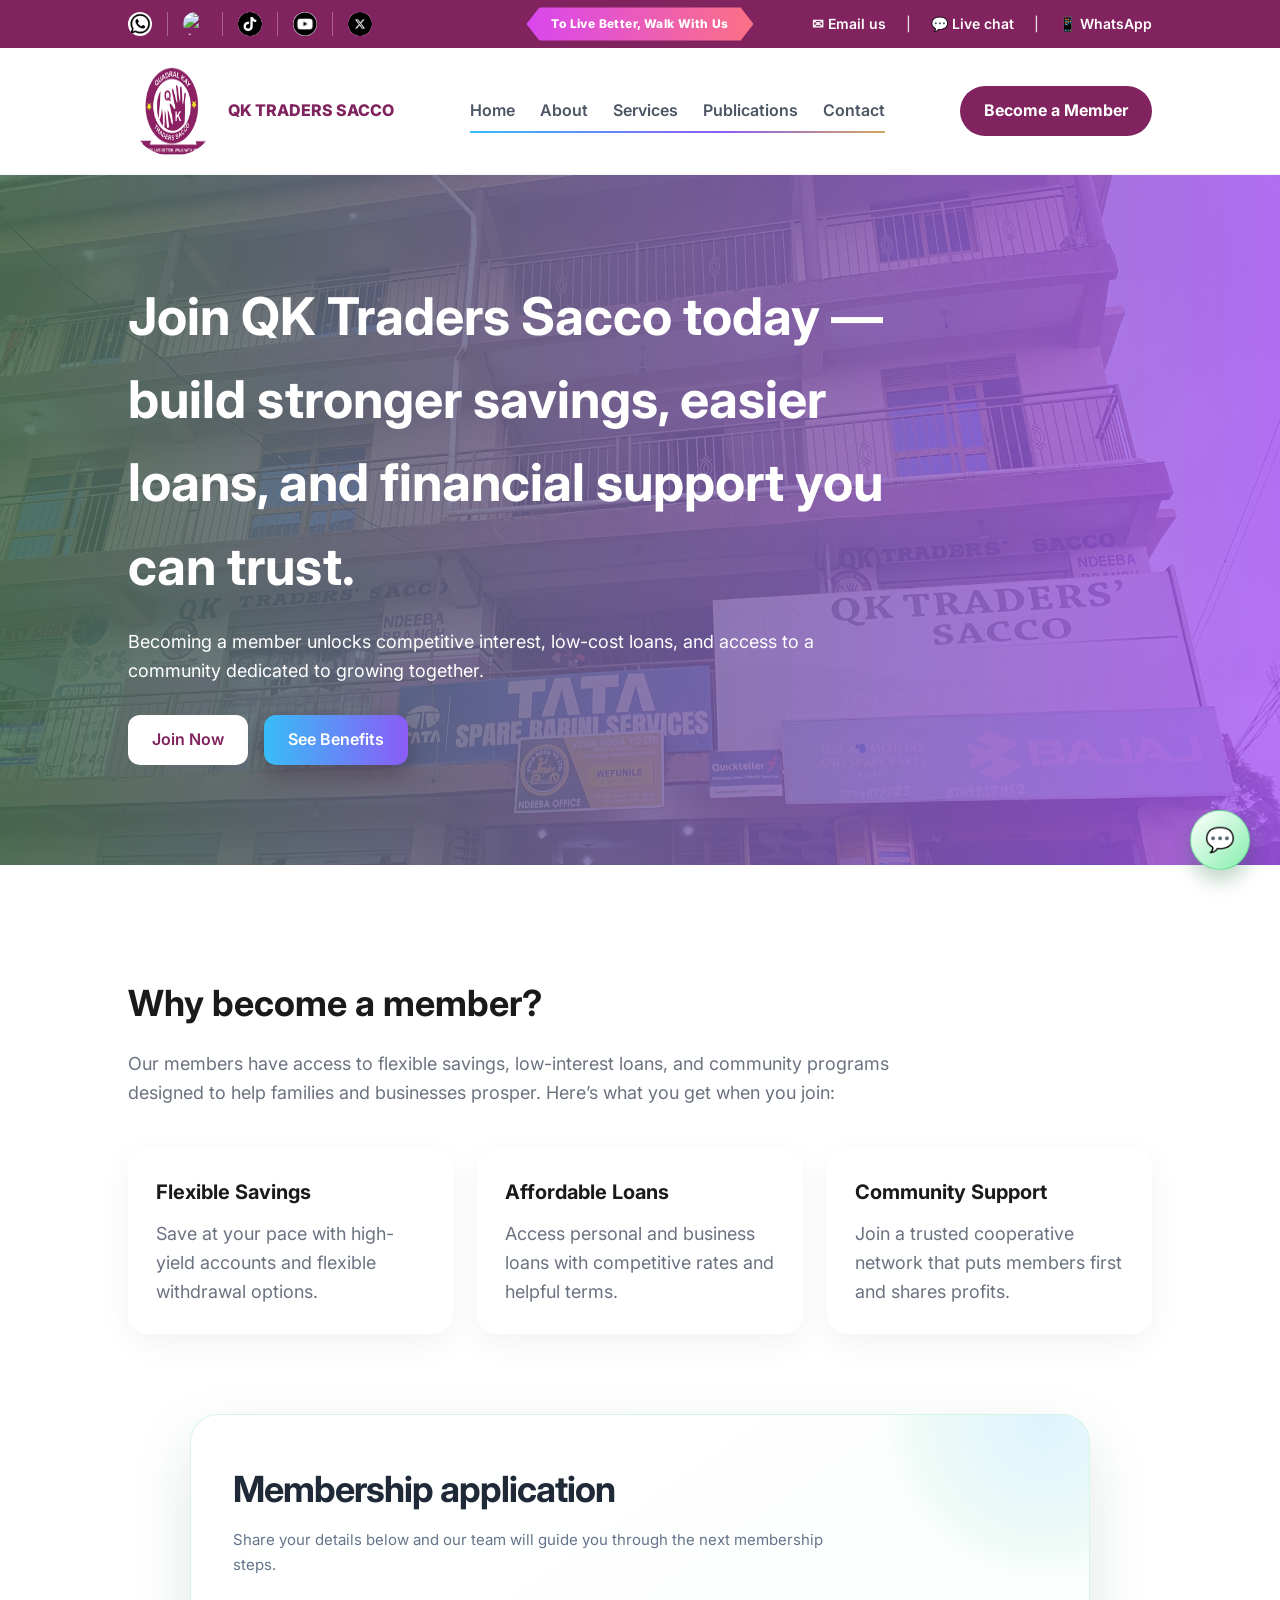
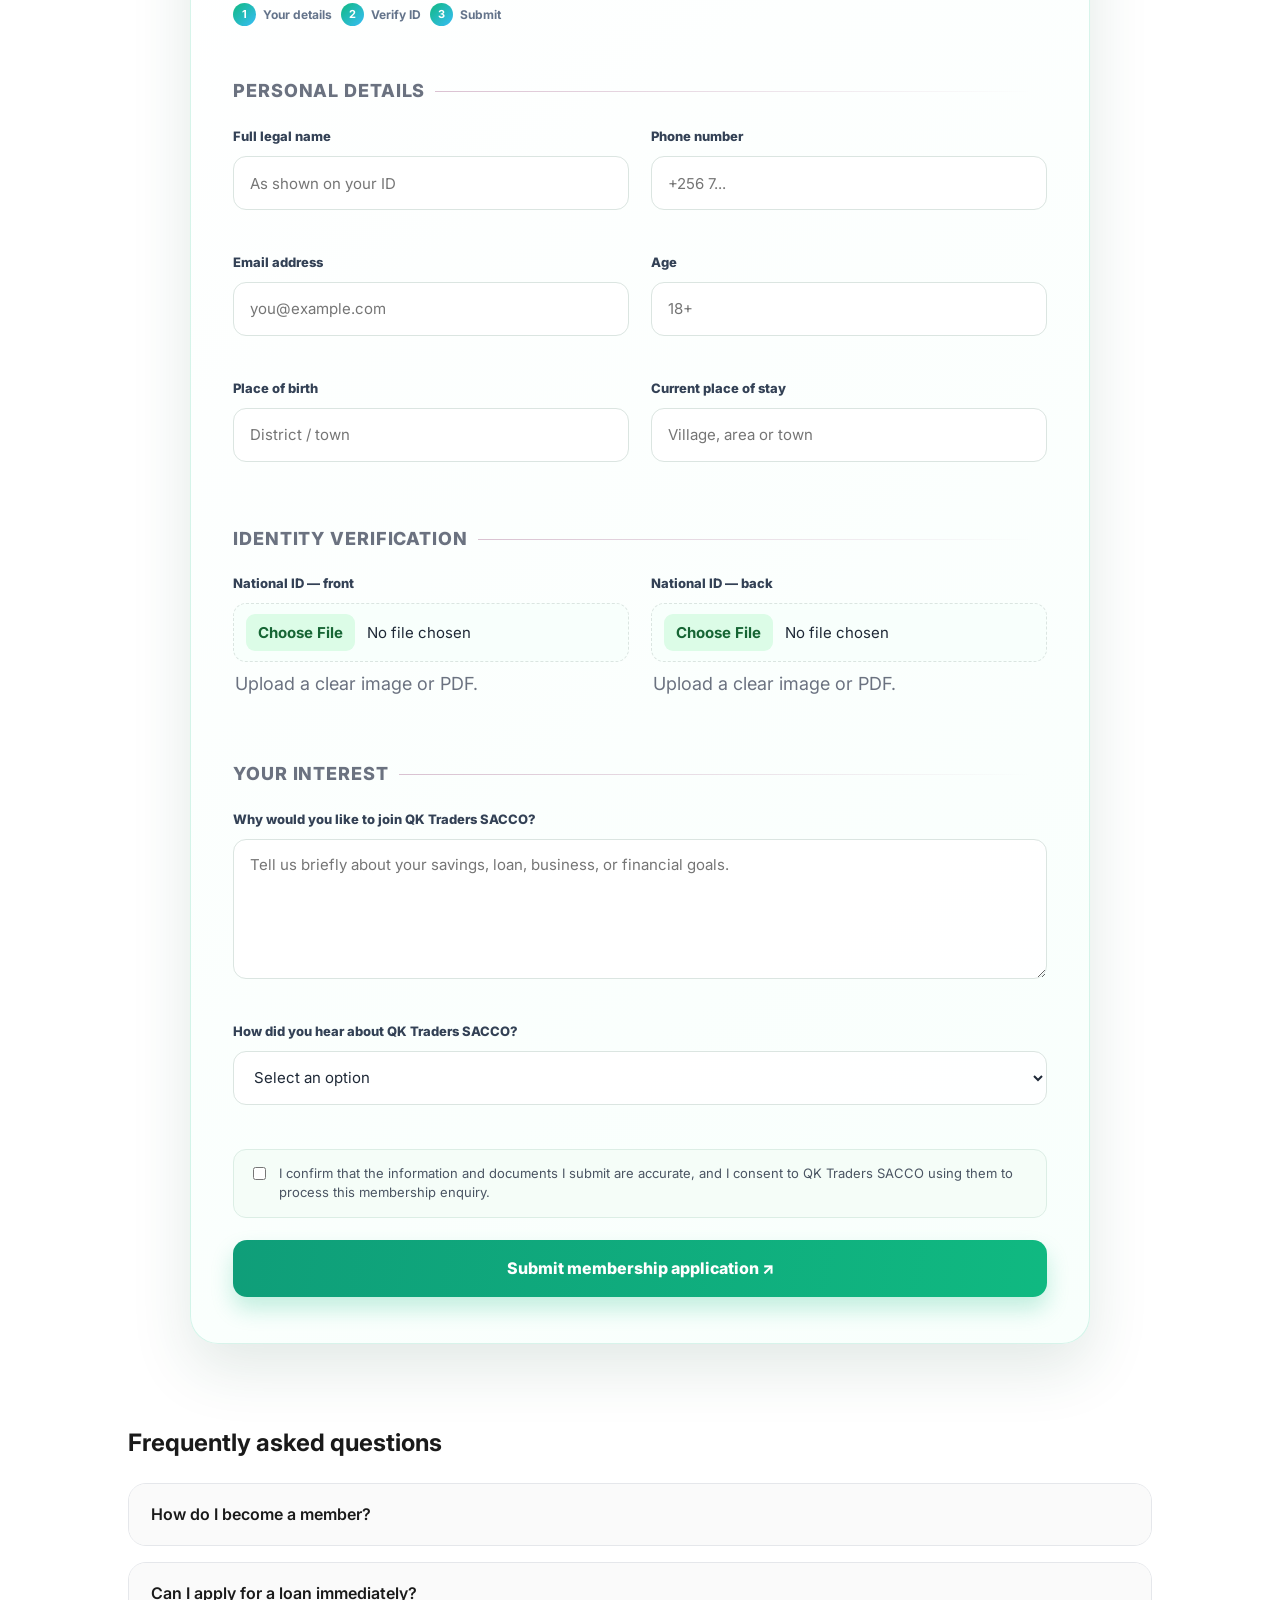
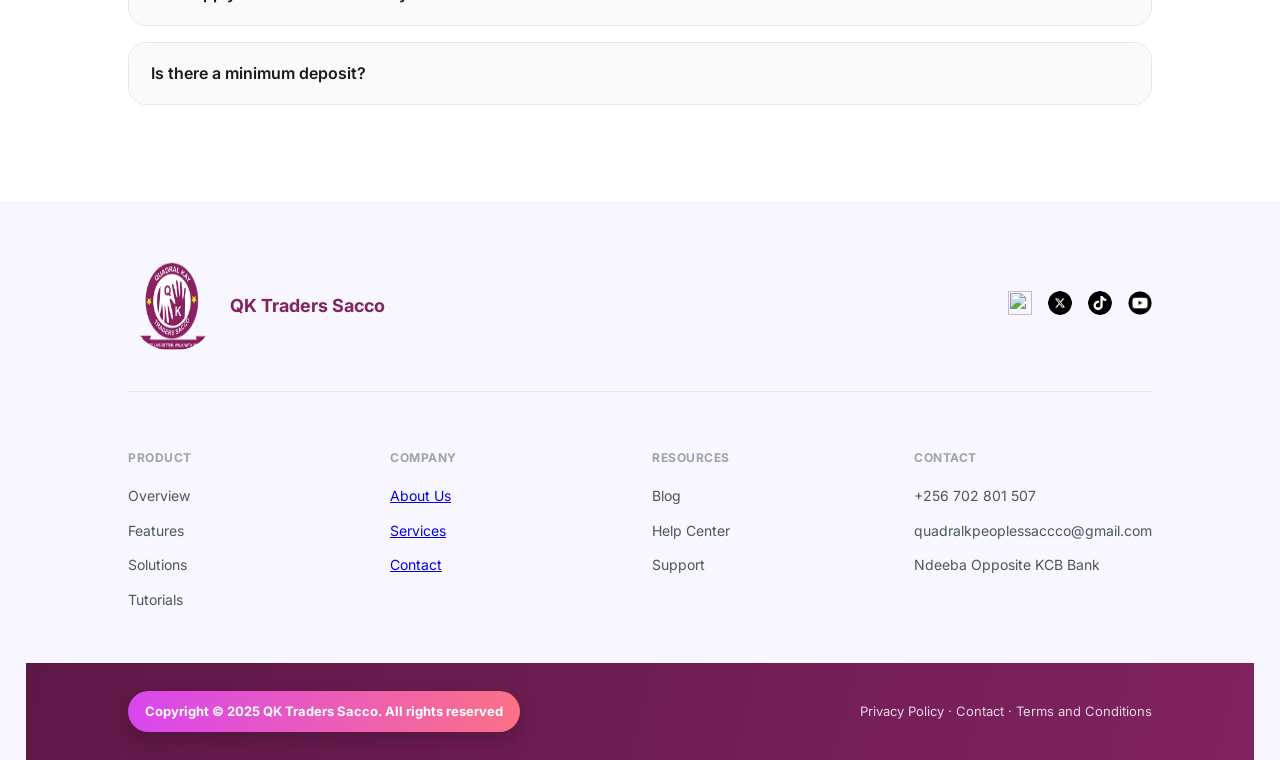
==== membership.html @ ebf08368 "Add files via upload" ====
<!DOCTYPE html>
<html lang="en">
<head>
    <meta name="description" content="Ready to secure your financial future? Find membership requirements, application steps, and downloadable forms for QK Trader Sacco here.">
    <meta charset="UTF-8">
    <meta name="viewport" content="width=device-width, initial-scale=1.0">
    <title>Become a Member | QK Traders Sacco</title>
    <link rel="icon" type="image/png" href="qk logo.png">
    <link href="https://fonts.googleapis.com/css2?family=Inter:wght@400;500;600;700;800&display=swap" rel="stylesheet">
    <link rel="stylesheet" href="responsive.css">
    <style>
        :root {
            --brand-purple: #80235e;
            --brand-teal: #2fb38e;
            --brand-gray: #6b7280;
            --light-bg: #f7f5ff;
        }

        body { font-family: 'Inter', sans-serif; margin: 0; background: #fff; color: #1a1a1a; line-height: 1.6; }

        .top-nav { position: sticky; top: 0; z-index: 1100; background: var(--brand-purple); color: white; padding: 12px 10%; display: flex; justify-content: space-between; align-items: center; font-size: 14px; font-weight: 500; gap: 10px; flex-wrap: wrap; }
        .top-nav a { color: white; text-decoration: none; font-weight: 600; }
        .top-nav .top-social { display: flex; align-items: center; gap: 15px; }
        .top-nav .top-social a { display: flex; align-items: center; justify-content: center; }
        .top-nav .top-social a img { width: 24px; height: 24px; border-radius: 20px; }
        .top-nav .top-social a:not(:last-child)::after { content: ''; margin-left: 15px; width: 1px; height: 24px; background: rgba(255,255,255,0.3); }
        .top-nav-center { position: absolute; left: 50%; transform: translateX(-50%); padding: 7px 25px; color: #fff; background: linear-gradient(90deg, #d946ef, #fb7185); clip-path: polygon(13px 0, calc(100% - 13px) 0, 100% 50%, calc(100% - 13px) 100%, 13px 100%, 0 50%); box-shadow: 0 7px 16px rgba(35,7,28,.25); font-size: 12px; font-weight: 800; letter-spacing: .4px; white-space: nowrap; }
        .top-nav-right { display: flex; gap: 20px; align-items: center; font-size: 14px; }
        .top-nav-right a { color: white; text-decoration: none; font-weight: 600; }
        .top-nav-right span { color: #ddd; }

        .header-main { position: relative; display: flex; justify-content: space-between; align-items: center; padding: 18px 10%; background: white; border-bottom: 1px solid #f3f4f6; gap: 12px; flex-wrap: wrap; }
        .logo-box { display: flex; align-items: center; gap: 10px; font-weight: 800; color: var(--brand-purple); text-decoration: none; font-size: 16px; }
        .nav-menu { display: flex; gap: 25px; list-style: none; margin: 0; padding: 0; flex-wrap: wrap; align-items: center; }
        .nav-menu { position: relative; }
        .nav-menu::after { content: ''; position: absolute; right: 0; bottom: -9px; left: 0; height: 2px; background: linear-gradient(90deg, #38bdf8, #8b5cf6, #facc15, #ef4444, #f97316, #38bdf8); background-size: 300% 100%; animation: navSpectrum 5s linear infinite; }
        @keyframes navSpectrum { to { background-position: 300% 0; } }
        .nav-menu a { text-decoration: none; color: #4b5563; font-weight: 600; }
        .nav-menu a.active { color: var(--brand-purple); }
        .header-actions { display: flex; align-items: center; gap: 20px; }
        .btn-get-started { background: var(--brand-purple); color: white; padding: 12px 24px; border-radius: 999px; text-decoration: none; font-weight: 700; }

        /* Footer */
        .site-footer { background: #f8f7ff; padding: 60px 10%; }
        .footer-top-bar { display: flex; align-items: center; justify-content: space-between; flex-wrap: wrap; gap: 18px; margin-bottom: 40px; }
        .footer-brand { display: flex; align-items: center; gap: 12px; text-decoration: none; color: var(--brand-purple); font-weight: 700; font-size: 18px; }
        .footer-nav { display: flex; gap: 16px; flex-wrap: wrap; align-items: center; }
        .footer-nav a { color: #4b5563; text-decoration: none; font-weight: 600; }
        .footer-main-content { display: grid; grid-template-columns: repeat(4, 1fr); gap: 40px; padding-top: 40px; border-top: 1px solid #e5e7ff; }
        .footer-column h4 { font-size: 12px; color: #9ca3af; text-transform: uppercase; margin-bottom: 18px; letter-spacing: 0.5px; }
        .footer-column ul { list-style: none; padding: 0; margin: 0; }
        .footer-column li { margin-bottom: 12px; color: #4b5563; font-size: 14px; }
        .footer-bottom { display: flex; align-items: center; justify-content: space-between; flex-wrap: wrap; gap: 12px; margin: 40px -10% -60px; padding: 28px 10%; color: rgba(255,255,255,.82); background: linear-gradient(105deg, #5e1845, var(--brand-purple)); font-size: 13px; }
        .footer-bottom > div:first-child { padding: 10px 17px; border-radius: 999px; color: #fff; background: linear-gradient(90deg, #d946ef, #fb7185); box-shadow: 0 8px 18px rgba(35,7,28,.25); font-weight: 700; }

        .hero { background: linear-gradient(90deg, rgba(71, 109, 84, 0.888) 0%, rgba(168, 85, 247, 0.8) 100%), url('qk.jpeg') center/cover no-repeat; color: white; padding: 100px 10%; position: relative; }
        .hero h1 { font-size: 52px; margin: 0 0 20px; max-width: 820px; }
        .hero p { font-size: 18px; max-width: 700px; margin: 0 0 30px; }
        .hero .hero-actions { display: flex; gap: 16px; flex-wrap: wrap; }
        .hero .hero-actions a { background: white; color: var(--brand-purple); border: none; border-radius: 12px; padding: 12px 24px; text-decoration: none; font-weight: 600; transition: all 0.3s ease; }
        .hero .hero-actions a:hover { background: rgba(255,255,255,0.9); transform: translateY(-2px); }
        .hero .hero-actions .benefits-button { position: relative; overflow: hidden; color: #fff !important; border: 0 !important; background: linear-gradient(90deg, #38bdf8, #8b5cf6, #d946ef, #fb7185, #facc15, #38bdf8) !important; background-size: 500% 100% !important; box-shadow: 0 10px 22px rgba(35,7,28,.3); animation: benefitsSpectrum 3s ease-in-out infinite; }
        .hero .hero-actions .benefits-button::after { content: ''; position: absolute; inset: 0; background: linear-gradient(110deg, transparent 28%, rgba(255,255,255,.52) 50%, transparent 72%); transform: translateX(-130%); animation: benefitsShine 2.4s ease-in-out infinite; }
        .hero .hero-actions .benefits-button:hover { background-position: 300% 0 !important; filter: brightness(1.1); transform: translateY(-3px) scale(1.03); }
        @keyframes benefitsSpectrum { 0%,100% { background-position: 0% 50%; } 50% { background-position: 100% 50%; } }
        @keyframes benefitsShine { 55%,100% { transform: translateX(130%); } }

        .content { padding: 80px 10%; max-width: 1100px; margin: 0 auto; }
        .section { margin-bottom: 80px; }
        .section h2 { font-size: 36px; margin-bottom: 18px; }
        .section p { font-size: 18px; color: var(--brand-gray); max-width: 800px; }

        .benefits-grid { display: grid; grid-template-columns: repeat(3, 1fr); gap: 24px; margin-top: 40px; }
        .benefit-card { background: #fff; border-radius: 20px; padding: 28px; box-shadow: 0 10px 30px rgba(0,0,0,0.05); }
        .benefit-card h3 { margin: 0 0 12px; font-size: 20px; }
        .benefit-card p { margin: 0; color: var(--brand-gray); }

        .form-card, .form-card *, .form-card *::before, .form-card *::after { box-sizing: border-box; }
        .form-card { position: relative; overflow: hidden; background: linear-gradient(145deg, #fff, #f8fffc); border: 1px solid rgba(16,185,129,.16); border-radius: 28px; padding: 46px 42px; box-shadow: 0 24px 60px rgba(34,87,63,.13); max-width: 900px; margin: 0 auto; }
        .form-card::before { content: ''; position: absolute; top: -160px; right: -120px; width: 330px; height: 330px; border-radius: 50%; background: radial-gradient(circle, rgba(56,189,248,.16), rgba(16,185,129,.06) 55%, transparent 70%); pointer-events: none; }
        .form-card h3 { position: relative; margin: 0 0 9px; color: #1f2937; font-size: clamp(27px, 4vw, 36px); letter-spacing: -1px; }
        .form-card > p { position: relative; max-width: 620px; margin: 0 0 26px; color: #64748b; font-size: 15px; line-height: 1.65; }
        .form-steps { display: flex; gap: 9px; margin: 0 0 26px; }
        .form-step { display: flex; align-items: center; gap: 7px; color: #64748b; font-size: 12px; font-weight: 700; }
        .form-step b { display: grid; place-items: center; width: 23px; height: 23px; border-radius: 50%; color: #fff; background: linear-gradient(135deg, #10b981, #38bdf8); font-size: 11px; }
        .form-group { margin-bottom: 18px; }
        .form-group label { display: block; color: #334155; font-size: 13px; font-weight: 800; margin-bottom: 9px; }
        .application-grid { display: grid; grid-template-columns: repeat(2, minmax(0, 1fr)); gap: 8px 22px; }
        .form-group { min-width: 0; padding: 4px 0 12px; }
        .form-group input, .form-group textarea, .form-group select { display: block; width: 100%; max-width: 100%; min-height: 54px; padding: 14px 16px; border-radius: 13px; border: 1px solid #dbe5e1; background: rgba(255,255,255,.92); color: #1f2937; font: inherit; font-size: 15px; line-height: 1.4; box-sizing: border-box; transition: border-color .22s ease, box-shadow .22s ease, transform .22s ease; }
        .form-group input[type="file"] { padding: 10px 12px; border-style: dashed; background: #f8fffc; cursor: pointer; }
        .form-group input[type="file"]::file-selector-button { margin-right: 12px; padding: 8px 12px; border: 0; border-radius: 9px; color: #166534; background: #dcfce7; font: inherit; font-weight: 700; cursor: pointer; }
        .form-group input:focus, .form-group textarea:focus, .form-group select:focus { outline: 0; border-color: var(--brand-teal); box-shadow: 0 0 0 4px rgba(16,185,129,.13); transform: translateY(-1px); }
        .form-group textarea { resize: vertical; min-height: 140px; }
        .form-section-label { grid-column: 1 / -1; display: flex; align-items: center; gap: 10px; margin: 25px 0 8px; color: var(--brand-purple); font-size: 12px; font-weight: 800; letter-spacing: .9px; text-transform: uppercase; }
        .form-section-label::after { content: ''; height: 1px; flex: 1; background: linear-gradient(90deg, rgba(128,35,94,.28), transparent); }
        .full-width { grid-column: 1 / -1; }
        .upload-note { margin: 8px 2px 0; color: #6b7280; font-size: 12px; line-height: 1.5; }
        .consent { display: flex; gap: 10px; align-items: flex-start; margin: 14px 0 22px; padding: 14px 15px; border: 1px solid #dceee5; border-radius: 13px; color: #4b5563; background: #f5fdf8; font-size: 13px; line-height: 1.5; }
        .consent input { width: auto; margin-top: 3px; }
        .btn-submit { width: 100%; padding: 16px 26px; border: none; border-radius: 14px; color: #fff; background: linear-gradient(100deg, #0f9e79, #10b981, #38bdf8); background-size: 200% 100%; box-shadow: 0 12px 22px rgba(16,185,129,.24); font: inherit; font-weight: 800; cursor: pointer; transition: transform .25s ease, box-shadow .25s ease, background-position .35s ease; }
        .btn-submit:hover { background-position: 100% 0; box-shadow: 0 16px 28px rgba(16,185,129,.34); transform: translateY(-2px); }
        @media (max-width: 650px) { .application-grid { grid-template-columns: 1fr; } .form-card { padding: 30px 22px; } .full-width, .form-section-label { grid-column: auto; } }

        .faq { margin-top: 60px; }
        .faq-item { margin-bottom: 16px; border: 1px solid #e5e7eb; border-radius: 18px; overflow: hidden; }
        .faq-item summary { padding: 18px 22px; cursor: pointer; font-weight: 600; list-style: none; background: #fafafa; }
        .faq-item details[open] summary { background: #f3f4ff; }
        .faq-item .content { padding: 18px 22px; background: #fff; color: var(--brand-gray); }

        .chat-widget { position: fixed; bottom: 30px; right: 30px; z-index: 1000; }
        .chat-options { display: none; flex-direction: column; gap: 10px; margin-bottom: 10px; }
        .chat-widget.expanded .chat-options { display: flex; }
        .chat-option { display:flex; align-items:center; gap:10px; padding:11px 16px; border:1px solid rgba(34,197,94,.38); border-radius:24px; color:#14532d; background:linear-gradient(110deg,#fff,#f0fdf4 48%,#86efac); font-weight:700; text-decoration:none; box-shadow:0 6px 16px rgba(22,101,52,.18); transition:transform .45s .08s ease,box-shadow .45s .08s ease,filter .45s .08s ease; }.chat-option:hover,.chat-option:focus-visible { transform:translateX(-8px) scale(1.05); box-shadow:0 12px 24px rgba(22,101,52,.3); filter:saturate(1.2); }.chat-option:active { transform:translateX(-4px) scale(.96); transition-delay:0s; }.chat-option.whatsapp,.chat-option.call { color:#14532d; background:linear-gradient(110deg,#fff,#f0fdf4 48%,#86efac); }
        .chat-toggle { width:60px; height:60px; background:linear-gradient(135deg,#fff,#86efac); border-radius:50%; display:flex; align-items:center; justify-content:center; color:#166534; font-size:24px; border:1px solid rgba(34,197,94,.5); cursor:pointer; box-shadow:0 10px 20px rgba(22,101,52,.28); animation:chatPulse 2.6s ease-in-out infinite; transition:transform .45s .08s ease,box-shadow .45s .08s ease; }.chat-toggle:hover,.chat-toggle:focus-visible { transform:scale(1.12) rotate(6deg); box-shadow:0 14px 28px rgba(22,101,52,.4); } @keyframes chatPulse { 50% { box-shadow:0 10px 20px rgba(22,101,52,.28),0 0 0 9px rgba(134,239,172,.18); } }

        @media (max-width: 960px) {
            .benefits-grid { grid-template-columns: 1fr; }
            .hero h1 { font-size: 42px; }
        }

        @media (max-width: 768px) {
            .top-nav { flex-direction: column; gap: 10px; text-align: center; padding: 10px 5%; }
            .top-nav-center { position: static; transform: none; }
            .top-nav-right { gap: 10px; flex-wrap: wrap; justify-content: center; }
            .header-main { flex-direction: column; gap: 16px; padding: 18px 5%; }
            .nav-menu { flex-direction: row; gap: 10px; flex-wrap: wrap; justify-content: center; }
            .nav-menu li { min-width: 90px; text-align: center; }
            .btn-get-started { padding: 10px 18px; font-size: 14px; }
        }

        @media (max-width: 480px) {
            .top-nav { font-size: 11px; padding: 8px 4%; }
            .top-nav .top-social a img { width: 20px; height: 20px; }
            .hero { padding: 70px 6%; }
            .hero h1 { font-size: 32px; }
            .header-main { padding: 16px 6%; }
        }
    </style>
</head>
<body>

    <div class="top-nav">
        <div class="top-social">
            <a href="https://wa.me/256702801507" target="_blank" rel="noopener" aria-label="WhatsApp"><img src="whatsapp.jpg" alt="WhatsApp"></a>
            <a href="https://www.facebook.com/quadralkay" target="_blank" rel="noopener" aria-label="Facebook"><img src="facebook.svg" alt="Facebook"></a>
            <a href="https://www.tiktok.com/@qktraderssacco" target="_blank" rel="noopener" aria-label="TikTok"><img src="tiktok.jpg" alt="TikTok"></a>
            <a href="https://www.youtube.com/channel/UCuh3HxplZlNXIbYhBjaaCZQ" target="_blank" rel="noopener" aria-label="YouTube"><img src="youtube.jpg" alt="YouTube"></a>
            <a href="https://x.com/@QkTradersNdeeba" target="_blank" rel="noopener" aria-label="X"><img src="x.jpg" alt="X"></a>
        </div>
        <div class="top-nav-center">To Live Better, Walk With Us</div>
        <div class="top-nav-right">
            <a href="mailto:info@qktraders.com">✉ Email us</a>
            <span>|</span>
            <a href="tel:+256702801507">💬 Live chat</a>
            <span>|</span>
            <a href="https://wa.me/256702801507" target="_blank" rel="noopener">📱 WhatsApp</a>
        </div>
    </div>

    <header class="header-main">
        <a href="index.html" class="logo-box">
            <img src="qk logo.png" alt="QK Logo" style="width:90px; height:90px; border-radius:50%;"> 
            QK TRADERS SACCO
        </a>
        <nav>
            <ul class="nav-menu">
                <li><a href="index.html">Home</a></li>
                <li><a href="about.html">About</a></li>
                <li><a href="services.html">Services</a></li>
                <li><a href="profile.html">Publications</a></li>
                <li><a href="contact-us.html">Contact</a></li>
            </ul>
        </nav>
        <div class="header-actions">
            <a href="membership.html" class="btn-get-started">Become a Member</a>
        </div>
    </header>

    <section class="hero">
        <h1>Join QK Traders Sacco today — build stronger savings, easier loans, and financial support you can trust.</h1>
        <p>Becoming a member unlocks competitive interest, low-cost loans, and access to a community dedicated to growing together.</p>
        <div class="hero-actions">
            <a href="#join" class="btn-primary">Join Now</a>
            <a href="#benefits" class="btn-primary benefits-button">See Benefits</a>
        </div>
    </section>

    <main class="content">
        <section id="benefits" class="section">
            <h2>Why become a member?</h2>
            <p>Our members have access to flexible savings, low-interest loans, and community programs designed to help families and businesses prosper. Here’s what you get when you join:</p>
            <div class="benefits-grid">
                <div class="benefit-card">
                    <h3>Flexible Savings</h3>
                    <p>Save at your pace with high-yield accounts and flexible withdrawal options.</p>
                </div>
                <div class="benefit-card">
                    <h3>Affordable Loans</h3>
                    <p>Access personal and business loans with competitive rates and helpful terms.</p>
                </div>
                <div class="benefit-card">
                    <h3>Community Support</h3>
                    <p>Join a trusted cooperative network that puts members first and shares profits.</p>
                </div>
            </div>
        </section>

        <section id="join" class="section">
            <div class="form-card">
                <h3>Membership application</h3>
                <p>Share your details below and our team will guide you through the next membership steps.</p>
                <div class="form-steps" aria-label="Application steps"><span class="form-step"><b>1</b>Your details</span><span class="form-step"><b>2</b>Verify ID</span><span class="form-step"><b>3</b>Submit</span></div>
                <form action="https://formspree.io/f/xovkrzlw" method="POST" enctype="multipart/form-data">
                    <div class="application-grid">
                        <p class="form-section-label">Personal details</p>
                        <div class="form-group"><label for="fullName">Full legal name</label><input id="fullName" type="text" name="full_name" placeholder="As shown on your ID" required></div>
                        <div class="form-group"><label for="phone">Phone number</label><input id="phone" type="tel" name="phone" placeholder="+256 7..." required></div>
                        <div class="form-group"><label for="email">Email address</label><input id="email" type="email" name="email" placeholder="you@example.com"></div>
                        <div class="form-group"><label for="age">Age</label><input id="age" type="number" name="age" min="18" max="120" placeholder="18+" required></div>
                        <div class="form-group"><label for="birthPlace">Place of birth</label><input id="birthPlace" type="text" name="place_of_birth" placeholder="District / town" required></div>
                        <div class="form-group"><label for="residence">Current place of stay</label><input id="residence" type="text" name="place_of_stay" placeholder="Village, area or town" required></div>
                        <p class="form-section-label">Identity verification</p>
                        <div class="form-group"><label for="idFront">National ID — front</label><input id="idFront" type="file" name="id_front" accept="image/*,.pdf" required><p class="upload-note">Upload a clear image or PDF.</p></div>
                        <div class="form-group"><label for="idBack">National ID — back</label><input id="idBack" type="file" name="id_back" accept="image/*,.pdf" required><p class="upload-note">Upload a clear image or PDF.</p></div>
                        <p class="form-section-label">Your interest</p>
                        <div class="form-group full-width"><label for="reason">Why would you like to join QK Traders SACCO?</label><textarea id="reason" name="joining_reason" placeholder="Tell us briefly about your savings, loan, business, or financial goals." required></textarea></div>
                        <div class="form-group full-width"><label for="referral">How did you hear about QK Traders SACCO?</label><select id="referral" name="how_you_heard" required><option value="" selected disabled>Select an option</option><option>Facebook</option><option>TikTok</option><option>YouTube</option><option>WhatsApp</option><option>Google / online search</option><option>Passed by the office</option><option>A friend or family member</option><option>Community group or VSLA</option><option>Radio / event / flyer</option><option>Other</option></select></div>
                    </div>
                    <label class="consent"><input type="checkbox" name="consent" required> <span>I confirm that the information and documents I submit are accurate, and I consent to QK Traders SACCO using them to process this membership enquiry.</span></label>
                    <button type="submit" class="btn-submit">Submit membership application ↗</button>
                </form>
            </div>
        </section>

        <section class="faq">
            <h2>Frequently asked questions</h2>
            <div class="faq-item"><details><summary>How do I become a member?</summary><div class="content">Just send us your details using the form above and we’ll walk you through the membership process.</div></details></div>
            <div class="faq-item"><details><summary>Can I apply for a loan immediately?</summary><div class="content">Yes — once you’re a member, you can apply for loans via mobile, USSD, or through our branch.</div></details></div>
            <div class="faq-item"><details><summary>Is there a minimum deposit?</summary><div class="content">No. You can begin saving with a small opening deposit, and increase it over time.</div></details></div>
        </section>
    </main>

    <div class="chat-widget">
        <div class="chat-options">
            <a href="https://wa.me/256702801507" class="chat-option whatsapp"><span class="option-icon">📱</span><span class="option-text">WhatsApp</span></a>
            <a href="tel:+256702801507" class="chat-option call"><span class="option-icon">📞</span><span class="option-text">Call</span></a>
        </div>
        <button class="chat-toggle">💬</button>
    </div>

    <footer class="site-footer">
        <div class="footer-top-bar">
            <a href="index.html" class="footer-brand">
                <img src="qk logo.png" alt="QK Logo" style="width:90px; height:90px; border-radius:50%;">
                QK Traders Sacco
            </a>
            <nav class="footer-nav">
                <a href="https://www.facebook.com/quadralkay" target="_blank" rel="noopener" aria-label="Facebook"><img src="facebook.svg" alt="" width="24" height="24"></a>
                <a href="https://x.com/@QkTradersNdeeba" target="_blank" rel="noopener" aria-label="X"><img src="x.jpg" alt="" width="24" height="24" style="border-radius:50%;"></a>
                <a href="https://www.tiktok.com/@qktraderssacco" target="_blank" rel="noopener" aria-label="TikTok"><img src="tiktok.jpg" alt="" width="24" height="24" style="border-radius:50%;"></a>
                <a href="https://www.youtube.com/channel/UCuh3HxplZlNXIbYhBjaaCZQ" target="_blank" rel="noopener" aria-label="YouTube"><img src="youtube.jpg" alt="" width="24" height="24" style="border-radius:50%;"></a>
            </nav>
        </div>

        <div class="footer-main-content">
            <div class="footer-column">
                <h4>Product</h4>
                <ul>
                    <li>Overview</li>
                    <li>Features</li>
                    <li>Solutions</li>
                    <li>Tutorials</li>
                </ul>
            </div>
            <div class="footer-column">
                <h4>Company</h4>
                <ul>
                    <li><a href="about.html">About Us</a></li>
                    <li><a href="services.html">Services</a></li>
                    <li><a href="contact-us.html">Contact</a></li>
                </ul>
            </div>
            <div class="footer-column">
                <h4>Resources</h4>
                <ul>
                    <li>Blog</li>
                    <li>Help Center</li>
                    <li>Support</li>
                </ul>
            </div>
            <div class="footer-column">
                <h4>Contact</h4>
                <ul>
                    <li>+256 702 801 507</li>
                    <li>quadralkpeoplessaccco@gmail.com</li>
                    <li>Ndeeba Opposite KCB Bank</li>
                </ul>
            </div>
        </div>

        <div class="footer-bottom">
            <div>Copyright © 2025 QK Traders Sacco. All rights reserved</div>
            <div>Privacy Policy · Contact · Terms and Conditions</div>
        </div>
    </footer>

<script>
    document.addEventListener('DOMContentLoaded', function() {
        const observerOptions = { threshold: 0.1, rootMargin: '0px 0px -50px 0px' };
        const observer = new IntersectionObserver(function(entries) { entries.forEach(entry => { if (entry.isIntersecting) entry.target.classList.add('animate'); }); }, observerOptions);
        document.querySelectorAll('.fade-in').forEach(el => observer.observe(el));

        const chatToggles = document.querySelectorAll('.chat-toggle');
        const chatWidget = document.querySelector('.chat-widget');
        chatToggles.forEach(el => el.addEventListener('click', function(e) { e.stopPropagation(); chatWidget.classList.toggle('expanded'); }));
        document.addEventListener('click', function(e) { if (!chatWidget.contains(e.target)) chatWidget.classList.remove('expanded'); });
    });
</script>
</body>
</html>
---- responsive.css ----
/* Shared responsive safeguards for QK Traders SACCO pages */
html, body { max-width: 100%; overflow-x: hidden; }
img, iframe { max-width: 100%; }
.top-nav { position: sticky !important; top: 0; z-index: 1100; }
.header-main .nav-menu a { font-size: 16px !important; line-height: 1.25; white-space: nowrap; }
@media (max-width: 1100px) {
  .top-nav { gap: 10px; justify-content: center; padding-right: 5%; padding-left: 5%; }
  .top-nav-center { position: static !important; transform: none !important; order: -1; }
  .header-main { padding-right: 5% !important; padding-left: 5% !important; justify-content: center; }
  .nav-menu { justify-content: center; }.nav-menu::after { bottom: -6px !important; }
  .header-main .nav-menu a { font-size: 15px !important; }
  .hero h1 { font-size: clamp(42px, 7vw, 68px) !important; }
  .card-row, .services-grid, .service-grid, .info-grid, .benefits-grid { grid-template-columns: repeat(2, minmax(0, 1fr)); }
  .footer-main-content, .footer-grid { grid-template-columns: repeat(2, minmax(0, 1fr)); }
  .footer-top-bar, .footer-social, .footer-social-section { flex-wrap: wrap; gap: 20px; }
  .page-hero, .service-hero, .contact-hero, .pub-hero-box { margin-right: 20px; margin-left: 20px; }
  .form-container { padding-right: 5% !important; padding-left: 5% !important; }
}
@media (max-width: 700px) {
  .top-nav, .top-social, .top-nav-right, .header-main, .footer-content, .footer-top-bar, .footer-social, .footer-social-section, .footer-bottom, .copyright-bar, .site-copyright { flex-direction: column !important; justify-content: center !important; text-align: center !important; }
  .top-nav { flex-direction: row !important; flex-wrap: wrap; align-items: center !important; min-height: 42px; padding-top: 7px !important; padding-bottom: 7px !important; }
  .top-social, .top-nav-right { display: none !important; }
  .top-nav-center { order: 0; white-space: nowrap !important; font-size: 10px !important; }
  .header-main { gap: 14px; }.logo-box { justify-content: center; text-align: center; }
  .nav-menu { gap: 11px !important; width: 100%; }.nav-menu li { min-width: auto !important; }.header-main .nav-menu a { font-size: 13px !important; }.nav-menu::after { bottom: -7px !important; }
  .header-actions { justify-content: center; }
  .page-hero, .service-hero, .contact-hero, .pub-hero-box { margin: 0 !important; border-radius: 0 !important; padding: 70px 20px !important; }
  .page-hero h1, .service-hero h1, .contact-hero h1, .pub-hero-box h1, .hero h1 { font-size: clamp(32px, 10vw, 46px) !important; }
  .card-row, .services-grid, .service-grid, .info-grid, .benefits-grid, .form-container { grid-template-columns: 1fr !important; }
  .footer-main-content, .footer-grid { grid-template-columns: repeat(2, minmax(0, 1fr)) !important; gap: 26px 18px !important; }
  .card-row, .services-section, .info-section, .content, .publications-body { margin-right: 0 !important; margin-left: 0 !important; padding-right: 20px !important; padding-left: 20px !important; }
  .service-card { width: 100% !important; margin-left: 0 !important; }
  .rates-container { margin-right: 12px !important; margin-left: 12px !important; border-radius: 24px !important; }.rates-table { display: block; overflow-x: auto; white-space: nowrap; }
  .footer-links, .footer-nav { justify-content: center; }.footer-bottom-links a { display: inline-block; margin: 5px 8px !important; }
  .chat-widget { right: 18px !important; bottom: 18px !important; }
}
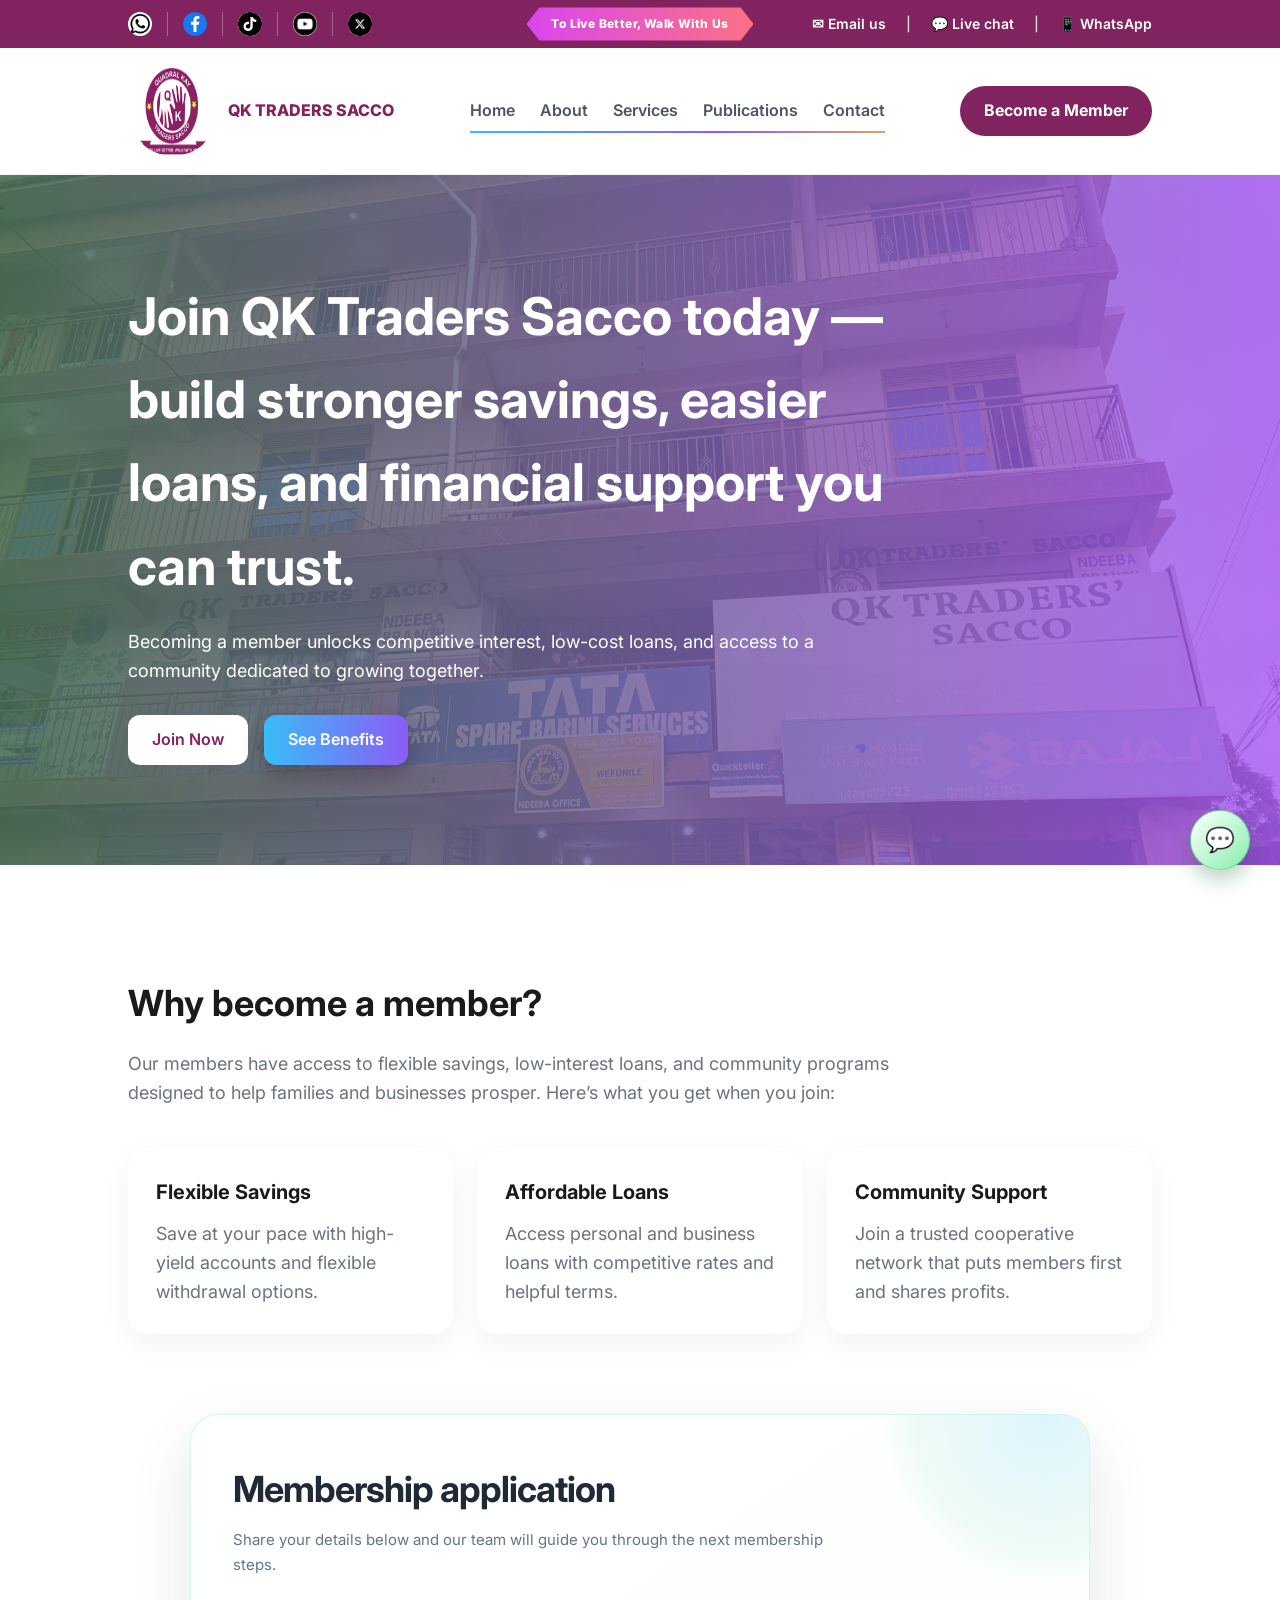
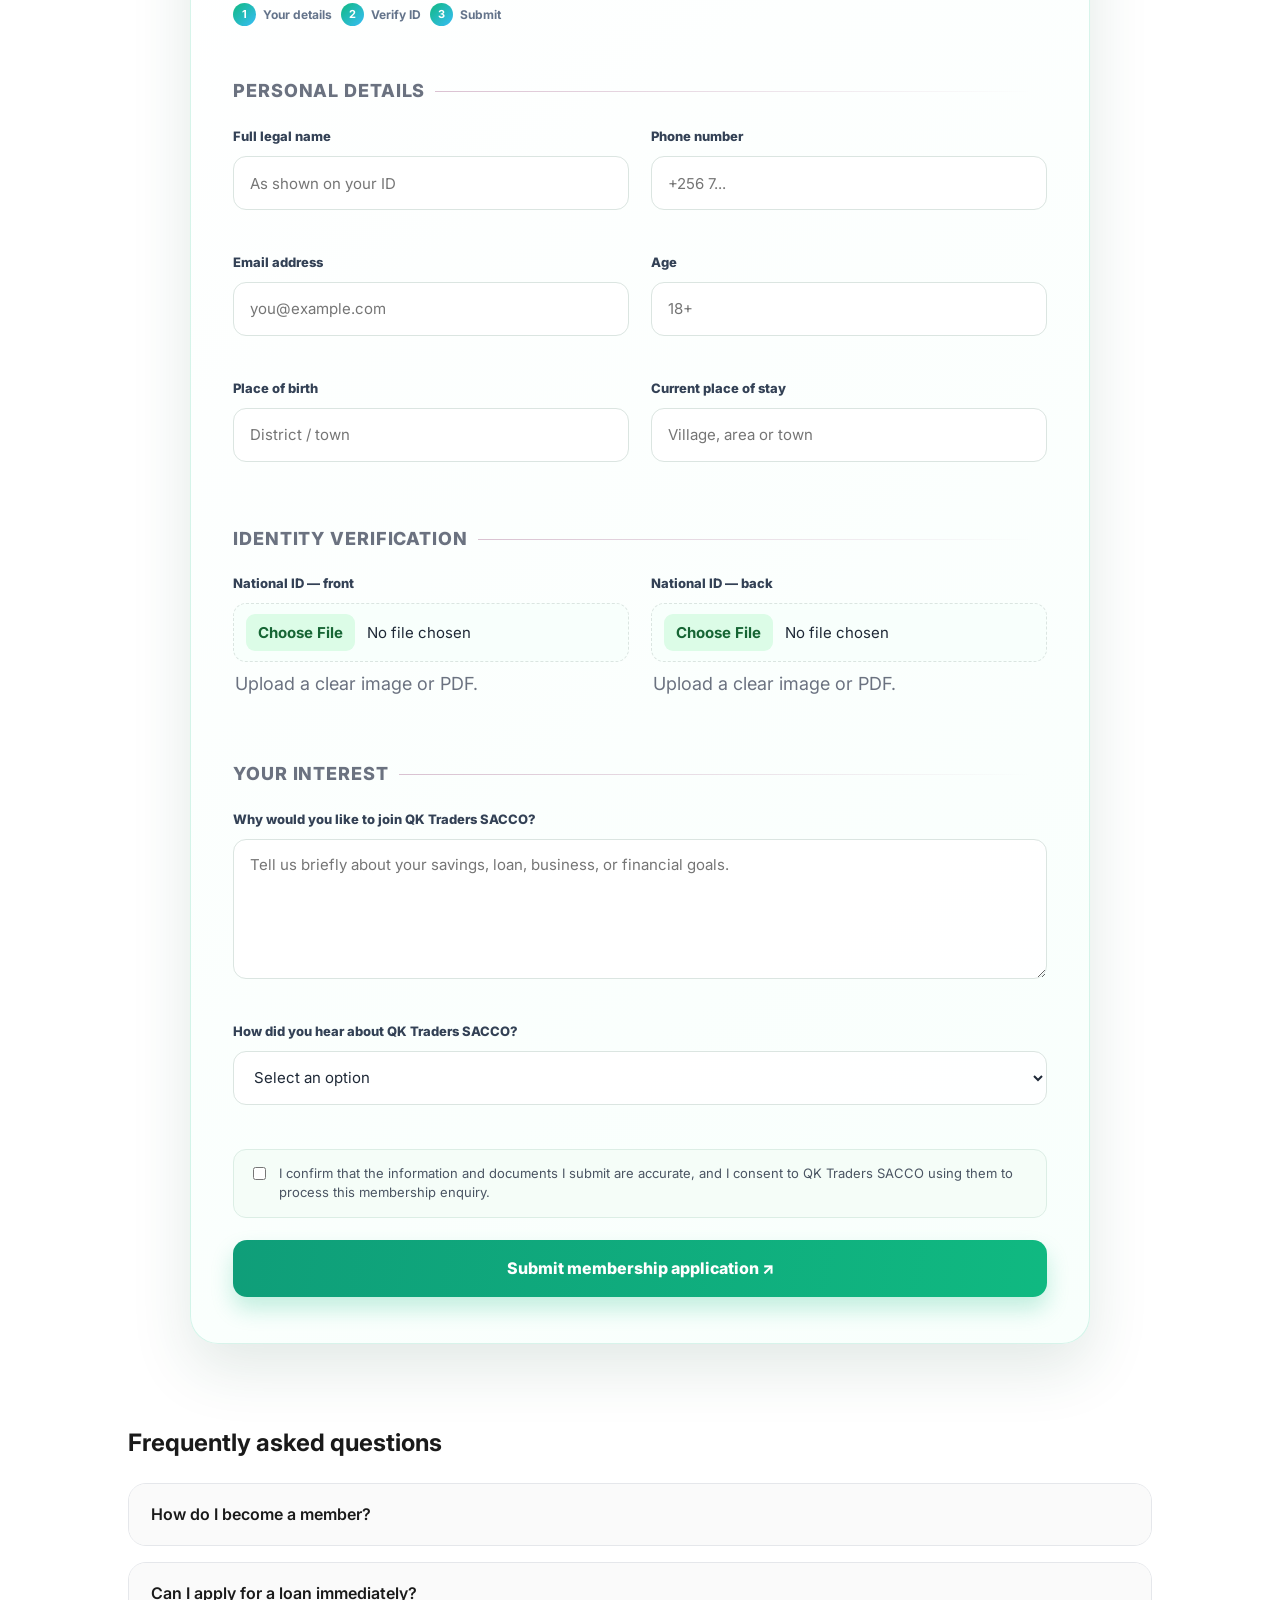
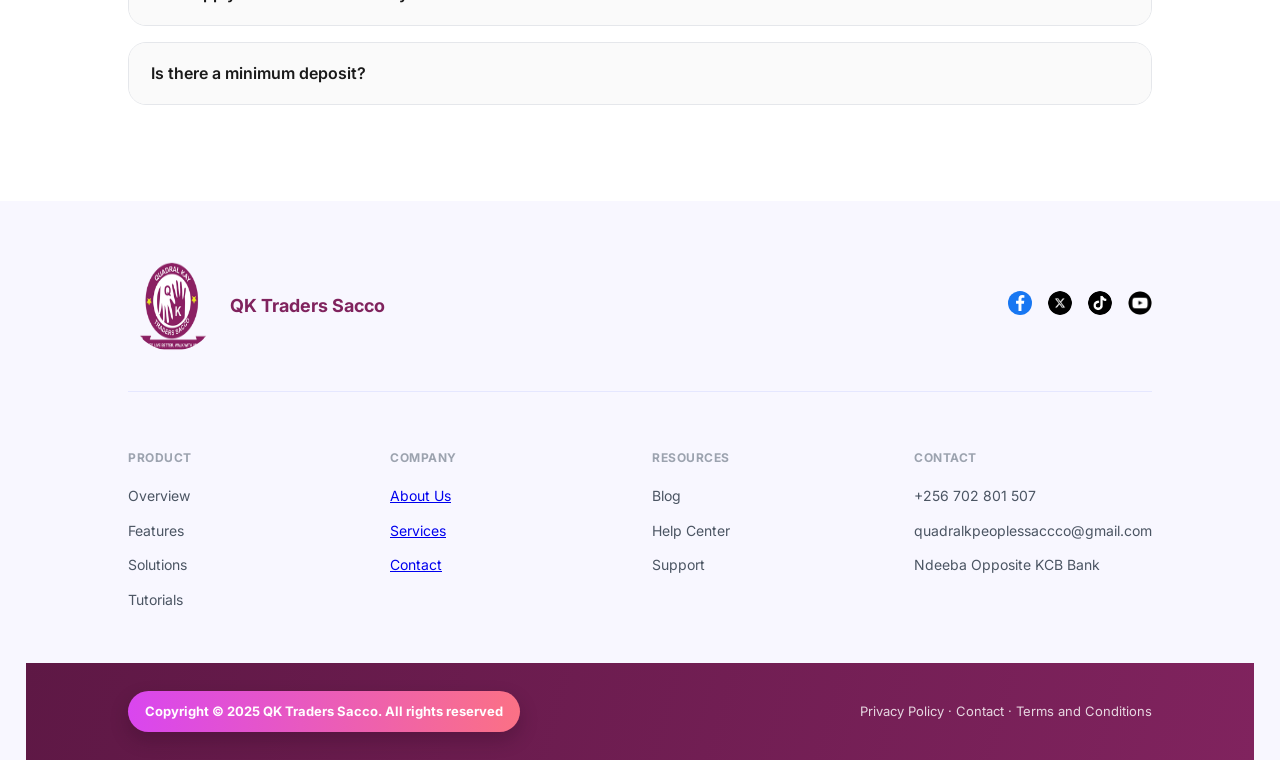
==== commit 58fcb765: "Add files via upload" ====
--- a/membership.html
+++ b/membership.html
@@ -211,7 +211,8 @@
                 <h3>Membership application</h3>
                 <p>Share your details below and our team will guide you through the next membership steps.</p>
                 <div class="form-steps" aria-label="Application steps"><span class="form-step"><b>1</b>Your details</span><span class="form-step"><b>2</b>Verify ID</span><span class="form-step"><b>3</b>Submit</span></div>
-                <form action="https://formspree.io/f/xovkrzlw" method="POST" enctype="multipart/form-data">
+                <form action="https://api.web3forms.com/submit" method="POST" enctype="multipart/form-data">
+                    <input type="hidden" name="access_key" value="1044d0a2-1394-46a3-a9b9-fdde5ac48c14">
                     <div class="application-grid">
                         <p class="form-section-label">Personal details</p>
                         <div class="form-group"><label for="fullName">Full legal name</label><input id="fullName" type="text" name="full_name" placeholder="As shown on your ID" required></div>
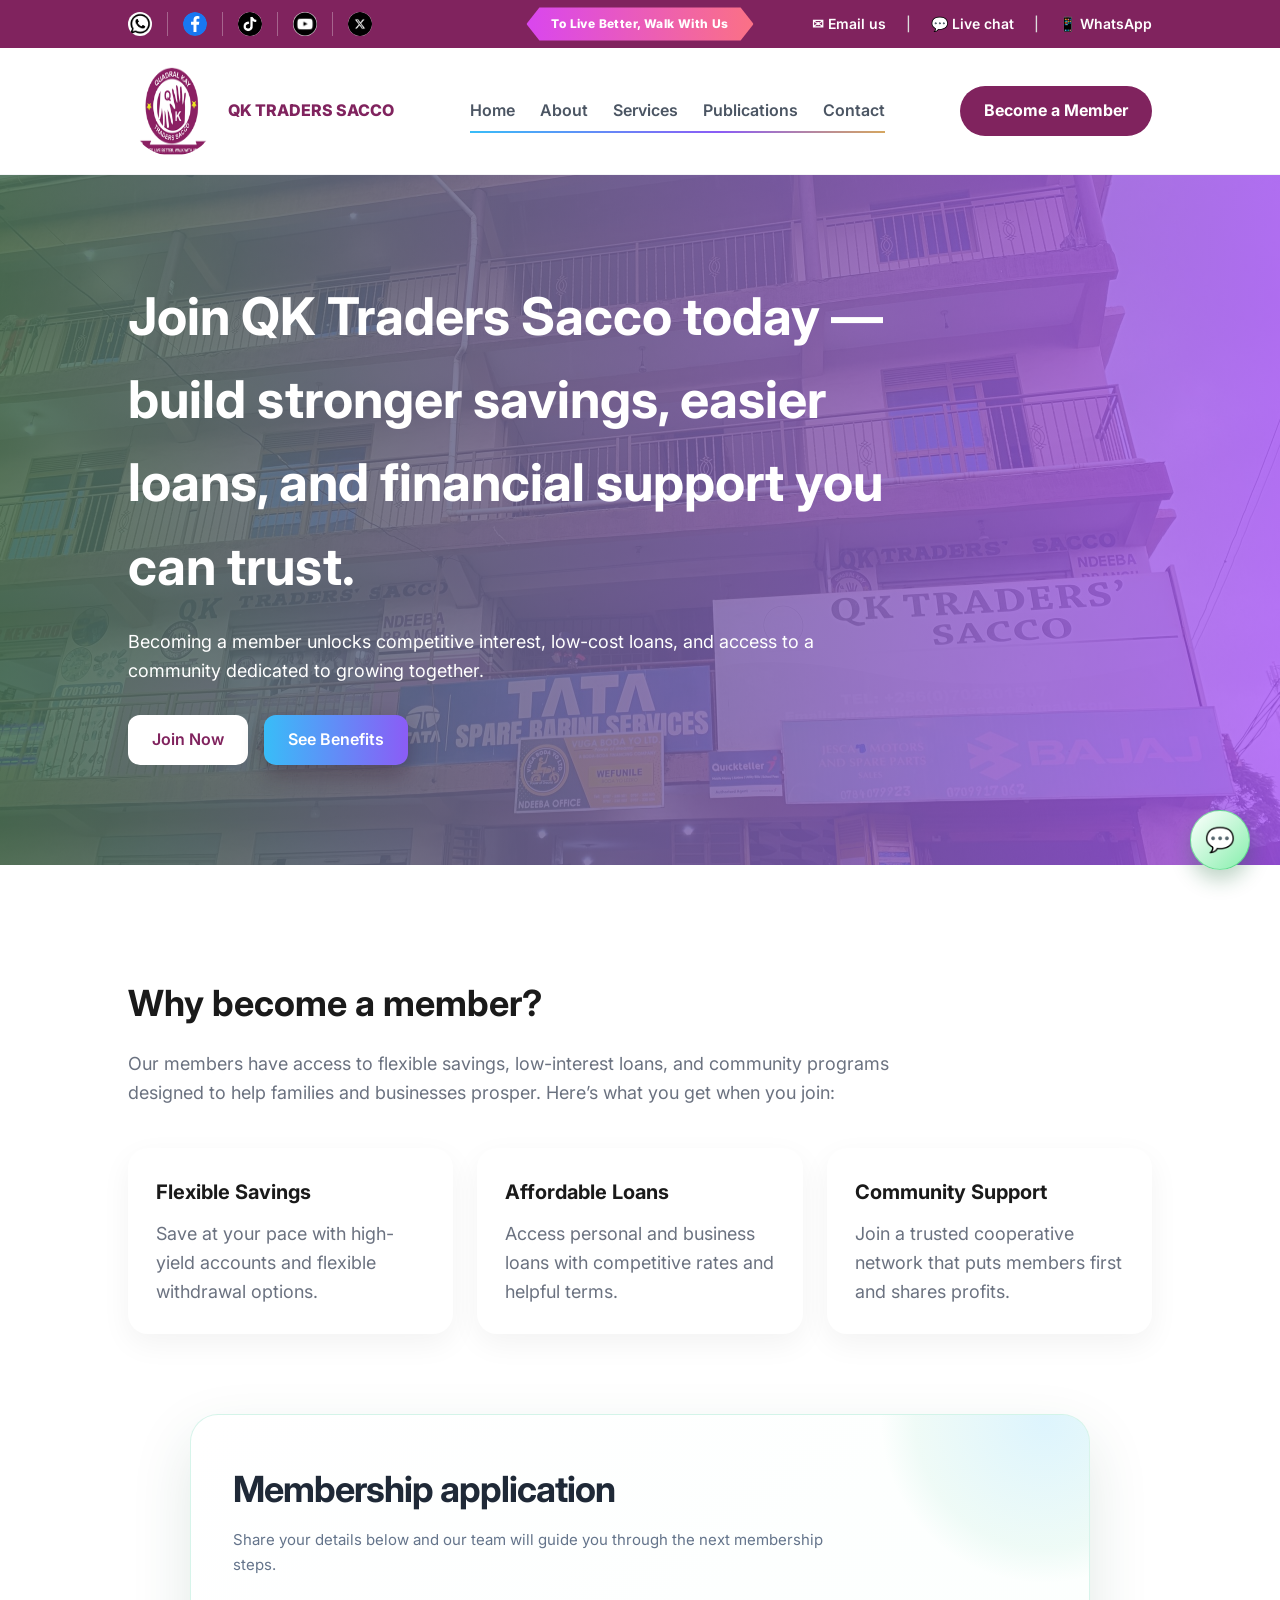
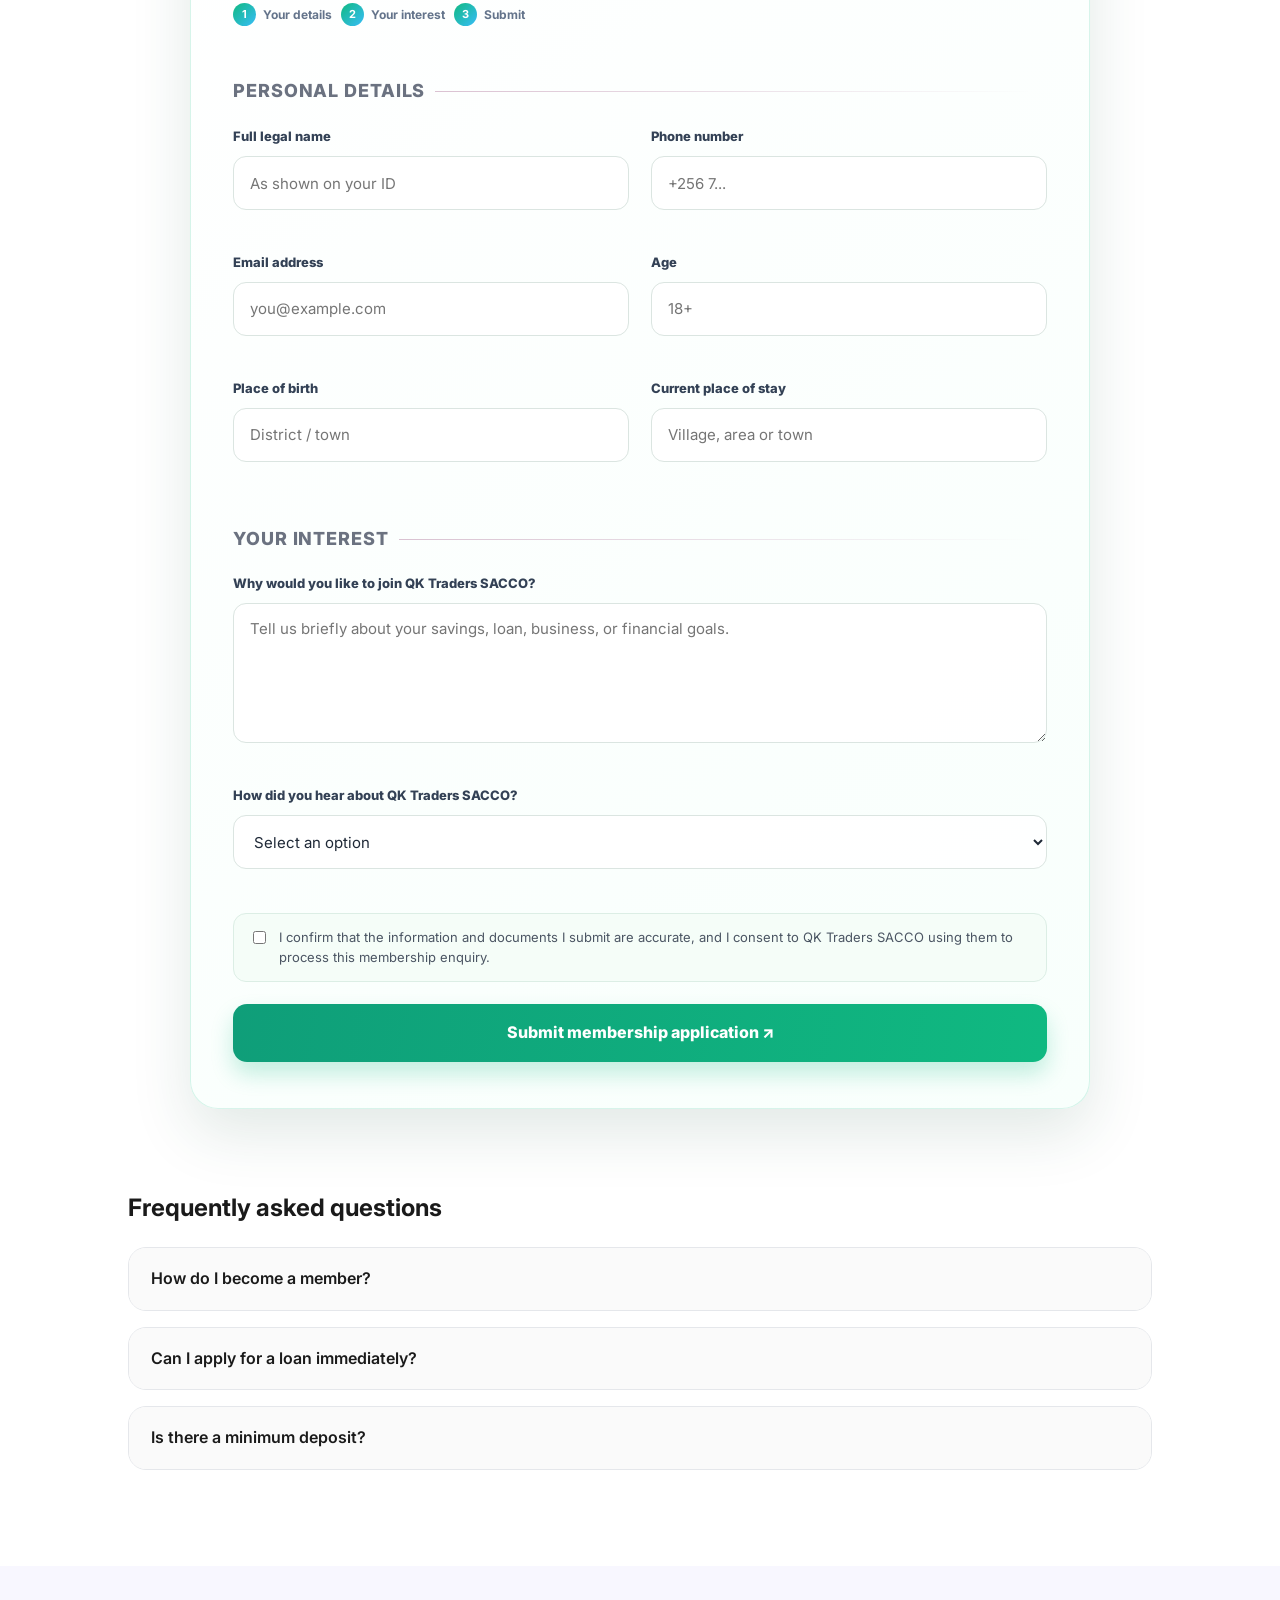
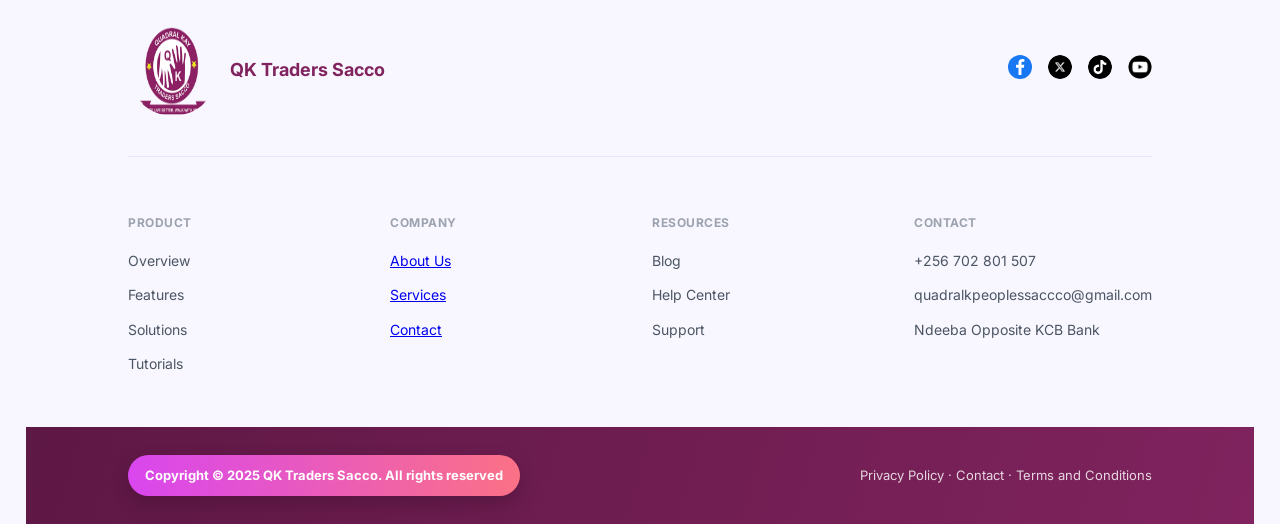
==== commit 92d33fac: "Add files via upload" ====
--- a/membership.html
+++ b/membership.html
@@ -88,14 +88,11 @@
         .application-grid { display: grid; grid-template-columns: repeat(2, minmax(0, 1fr)); gap: 8px 22px; }
         .form-group { min-width: 0; padding: 4px 0 12px; }
         .form-group input, .form-group textarea, .form-group select { display: block; width: 100%; max-width: 100%; min-height: 54px; padding: 14px 16px; border-radius: 13px; border: 1px solid #dbe5e1; background: rgba(255,255,255,.92); color: #1f2937; font: inherit; font-size: 15px; line-height: 1.4; box-sizing: border-box; transition: border-color .22s ease, box-shadow .22s ease, transform .22s ease; }
-        .form-group input[type="file"] { padding: 10px 12px; border-style: dashed; background: #f8fffc; cursor: pointer; }
-        .form-group input[type="file"]::file-selector-button { margin-right: 12px; padding: 8px 12px; border: 0; border-radius: 9px; color: #166534; background: #dcfce7; font: inherit; font-weight: 700; cursor: pointer; }
         .form-group input:focus, .form-group textarea:focus, .form-group select:focus { outline: 0; border-color: var(--brand-teal); box-shadow: 0 0 0 4px rgba(16,185,129,.13); transform: translateY(-1px); }
         .form-group textarea { resize: vertical; min-height: 140px; }
         .form-section-label { grid-column: 1 / -1; display: flex; align-items: center; gap: 10px; margin: 25px 0 8px; color: var(--brand-purple); font-size: 12px; font-weight: 800; letter-spacing: .9px; text-transform: uppercase; }
         .form-section-label::after { content: ''; height: 1px; flex: 1; background: linear-gradient(90deg, rgba(128,35,94,.28), transparent); }
         .full-width { grid-column: 1 / -1; }
-        .upload-note { margin: 8px 2px 0; color: #6b7280; font-size: 12px; line-height: 1.5; }
         .consent { display: flex; gap: 10px; align-items: flex-start; margin: 14px 0 22px; padding: 14px 15px; border: 1px solid #dceee5; border-radius: 13px; color: #4b5563; background: #f5fdf8; font-size: 13px; line-height: 1.5; }
         .consent input { width: auto; margin-top: 3px; }
         .btn-submit { width: 100%; padding: 16px 26px; border: none; border-radius: 14px; color: #fff; background: linear-gradient(100deg, #0f9e79, #10b981, #38bdf8); background-size: 200% 100%; box-shadow: 0 12px 22px rgba(16,185,129,.24); font: inherit; font-weight: 800; cursor: pointer; transition: transform .25s ease, box-shadow .25s ease, background-position .35s ease; }
@@ -210,9 +207,9 @@
             <div class="form-card">
                 <h3>Membership application</h3>
                 <p>Share your details below and our team will guide you through the next membership steps.</p>
-                <div class="form-steps" aria-label="Application steps"><span class="form-step"><b>1</b>Your details</span><span class="form-step"><b>2</b>Verify ID</span><span class="form-step"><b>3</b>Submit</span></div>
+                <div class="form-steps" aria-label="Application steps"><span class="form-step"><b>1</b>Your details</span><span class="form-step"><b>2</b>Your interest</span><span class="form-step"><b>3</b>Submit</span></div>
                 <form action="https://api.web3forms.com/submit" method="POST" enctype="multipart/form-data">
-                    <input type="hidden" name="access_key" value="1044d0a2-1394-46a3-a9b9-fdde5ac48c14">
+                    <input type="hidden" name="access_key" value="34fa9aaf-5e5b-43b5-8431-c5e4022ecab5">
                     <div class="application-grid">
                         <p class="form-section-label">Personal details</p>
                         <div class="form-group"><label for="fullName">Full legal name</label><input id="fullName" type="text" name="full_name" placeholder="As shown on your ID" required></div>
@@ -221,9 +218,6 @@
                         <div class="form-group"><label for="age">Age</label><input id="age" type="number" name="age" min="18" max="120" placeholder="18+" required></div>
                         <div class="form-group"><label for="birthPlace">Place of birth</label><input id="birthPlace" type="text" name="place_of_birth" placeholder="District / town" required></div>
                         <div class="form-group"><label for="residence">Current place of stay</label><input id="residence" type="text" name="place_of_stay" placeholder="Village, area or town" required></div>
-                        <p class="form-section-label">Identity verification</p>
-                        <div class="form-group"><label for="idFront">National ID — front</label><input id="idFront" type="file" name="id_front" accept="image/*,.pdf" required><p class="upload-note">Upload a clear image or PDF.</p></div>
-                        <div class="form-group"><label for="idBack">National ID — back</label><input id="idBack" type="file" name="id_back" accept="image/*,.pdf" required><p class="upload-note">Upload a clear image or PDF.</p></div>
                         <p class="form-section-label">Your interest</p>
                         <div class="form-group full-width"><label for="reason">Why would you like to join QK Traders SACCO?</label><textarea id="reason" name="joining_reason" placeholder="Tell us briefly about your savings, loan, business, or financial goals." required></textarea></div>
                         <div class="form-group full-width"><label for="referral">How did you hear about QK Traders SACCO?</label><select id="referral" name="how_you_heard" required><option value="" selected disabled>Select an option</option><option>Facebook</option><option>TikTok</option><option>YouTube</option><option>WhatsApp</option><option>Google / online search</option><option>Passed by the office</option><option>A friend or family member</option><option>Community group or VSLA</option><option>Radio / event / flyer</option><option>Other</option></select></div>
